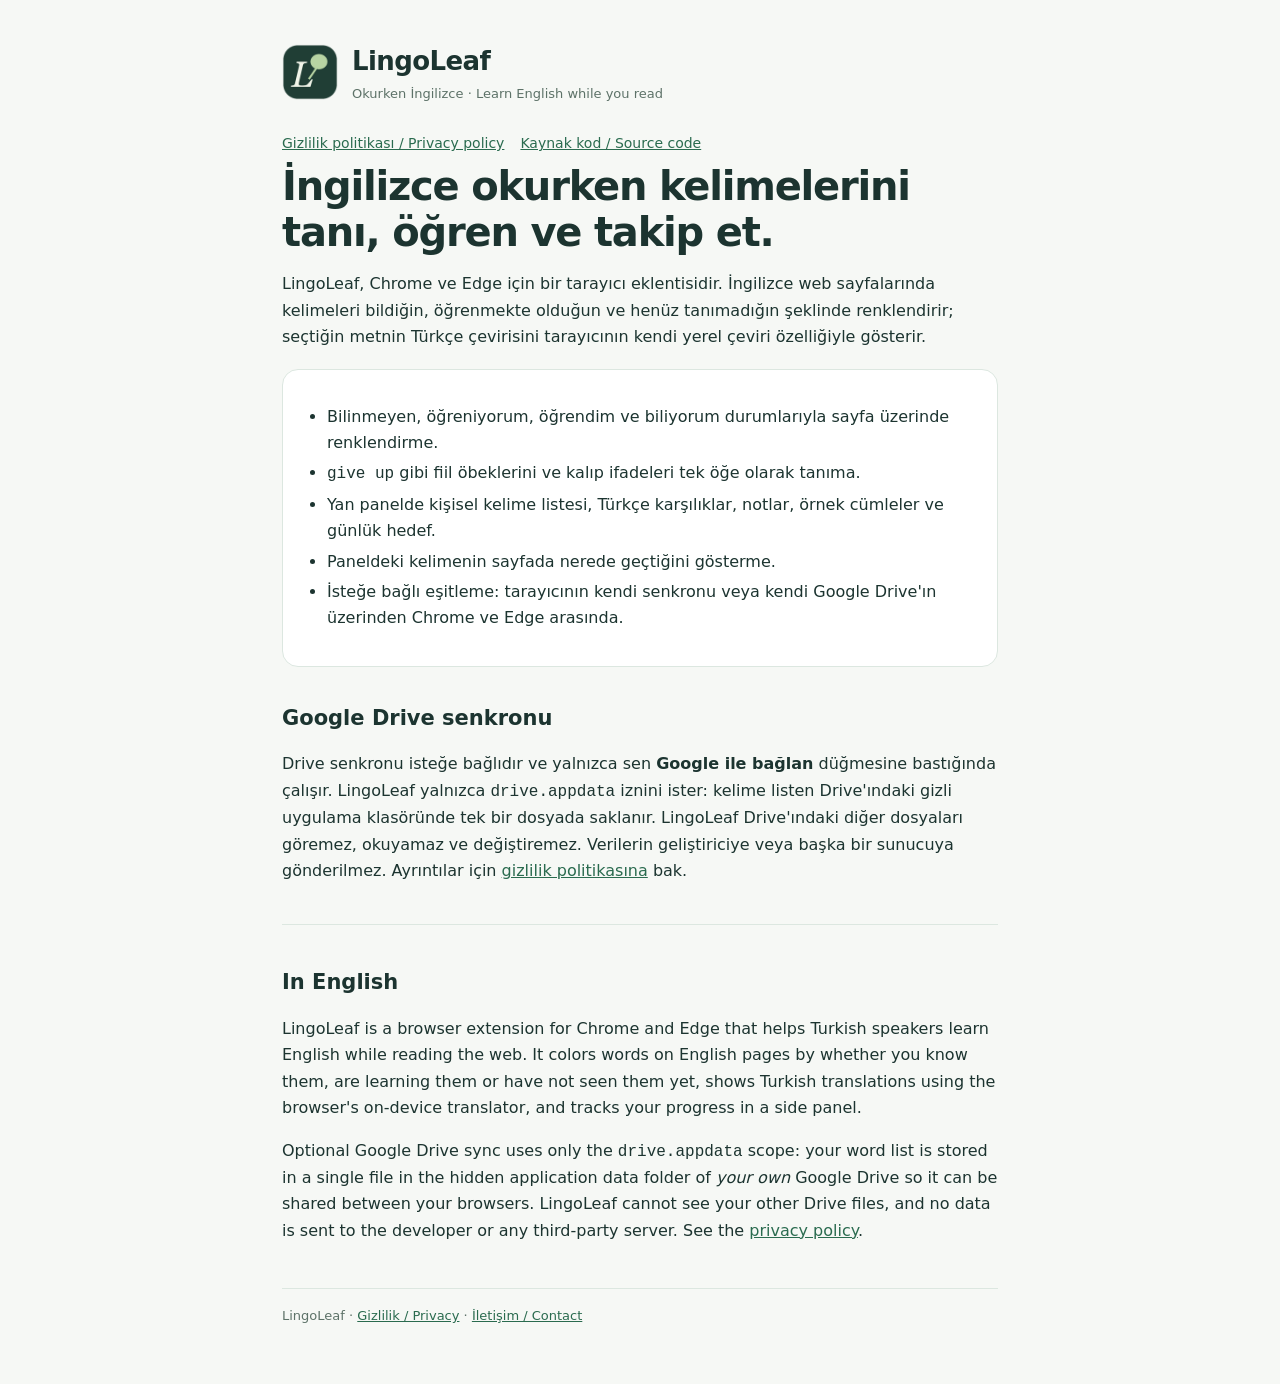
==== docs/index.html @ fad70ca5 "Add a home page and privacy policy for Google's OAuth branding docs/ holds a bilingual home page and" ====
<!DOCTYPE html>
<html lang="tr">
<head>
<meta charset="utf-8">
<meta name="viewport" content="width=device-width, initial-scale=1">
<title>LingoLeaf — Okurken İngilizce</title>
<meta name="description" content="LingoLeaf, İngilizce okurken bilmediğin kelimeleri renklendiren, Türkçe karşılıklarını gösteren ve öğrenmeni takip eden bir tarayıcı eklentisidir.">
<link rel="icon" href="icon.png">
<link rel="stylesheet" href="style.css">
</head>
<body>
<main>
<header><img src="icon.png" alt=""><div><b>LingoLeaf</b><small>Okurken İngilizce · Learn English while you read</small></div></header>
<nav><a href="privacy.html">Gizlilik politikası / Privacy policy</a><a href="https://github.com/chtcngz/lingo-leaf">Kaynak kod / Source code</a></nav>

<h1>İngilizce okurken kelimelerini tanı, öğren ve takip et.</h1>
<p>LingoLeaf, Chrome ve Edge için bir tarayıcı eklentisidir. İngilizce web sayfalarında kelimeleri bildiğin, öğrenmekte olduğun ve henüz tanımadığın şeklinde renklendirir; seçtiğin metnin Türkçe çevirisini tarayıcının kendi yerel çeviri özelliğiyle gösterir.</p>

<div class="box">
<ul>
<li>Bilinmeyen, öğreniyorum, öğrendim ve biliyorum durumlarıyla sayfa üzerinde renklendirme.</li>
<li><code>give up</code> gibi fiil öbeklerini ve kalıp ifadeleri tek öğe olarak tanıma.</li>
<li>Yan panelde kişisel kelime listesi, Türkçe karşılıklar, notlar, örnek cümleler ve günlük hedef.</li>
<li>Paneldeki kelimenin sayfada nerede geçtiğini gösterme.</li>
<li>İsteğe bağlı eşitleme: tarayıcının kendi senkronu veya kendi Google Drive'ın üzerinden Chrome ve Edge arasında.</li>
</ul>
</div>

<h2>Google Drive senkronu</h2>
<p>Drive senkronu isteğe bağlıdır ve yalnızca sen <b>Google ile bağlan</b> düğmesine bastığında çalışır. LingoLeaf yalnızca <code>drive.appdata</code> iznini ister: kelime listen Drive'ındaki gizli uygulama klasöründe tek bir dosyada saklanır. LingoLeaf Drive'ındaki diğer dosyaları göremez, okuyamaz ve değiştiremez. Verilerin geliştiriciye veya başka bir sunucuya gönderilmez. Ayrıntılar için <a href="privacy.html">gizlilik politikasına</a> bak.</p>

<hr>
<h2>In English</h2>
<p>LingoLeaf is a browser extension for Chrome and Edge that helps Turkish speakers learn English while reading the web. It colors words on English pages by whether you know them, are learning them or have not seen them yet, shows Turkish translations using the browser's on-device translator, and tracks your progress in a side panel.</p>
<p>Optional Google Drive sync uses only the <code>drive.appdata</code> scope: your word list is stored in a single file in the hidden application data folder of <em>your own</em> Google Drive so it can be shared between your browsers. LingoLeaf cannot see your other Drive files, and no data is sent to the developer or any third-party server. See the <a href="privacy.html">privacy policy</a>.</p>

<footer>LingoLeaf · <a href="privacy.html">Gizlilik / Privacy</a> · <a href="https://github.com/chtcngz/lingo-leaf/issues">İletişim / Contact</a></footer>
</main>
</body>
</html>
---- docs/style.css ----
:root{--bg:#f6f8f5;--ink:#1c3430;--muted:#5d7268;--accent:#2a6b4f;--line:#dce7e0;--surface:#fff}
@media (prefers-color-scheme:dark){:root{--bg:#121816;--ink:#e3ece7;--muted:#9db0a6;--accent:#7cc7a2;--line:#2a3833;--surface:#18201d}}
*{box-sizing:border-box}body{margin:0;background:var(--bg);color:var(--ink);font:16px/1.65 'Segoe UI',system-ui,sans-serif}
main{max-width:760px;margin:auto;padding:40px 22px 60px}header{display:flex;align-items:center;gap:14px;margin-bottom:28px}
header img{width:56px;height:56px;border-radius:14px}header b{font-size:26px;letter-spacing:-.6px}header small{display:block;color:var(--muted);font-size:13px}
h1{font-size:clamp(28px,5vw,40px);letter-spacing:-1.2px;line-height:1.15;margin:8px 0 14px}h2{font-size:21px;margin:34px 0 8px}h3{font-size:16px;margin:22px 0 4px}
a{color:var(--accent)}.box{background:var(--surface);border:1px solid var(--line);border-radius:16px;padding:18px 22px;margin:18px 0}
ul{padding-left:22px}li{margin:4px 0}.muted{color:var(--muted)}footer{margin-top:44px;font-size:13px;color:var(--muted);border-top:1px solid var(--line);padding-top:16px}
nav{display:flex;gap:16px;flex-wrap:wrap;font-size:14px;margin-bottom:8px}hr{border:0;border-top:1px solid var(--line);margin:40px 0}
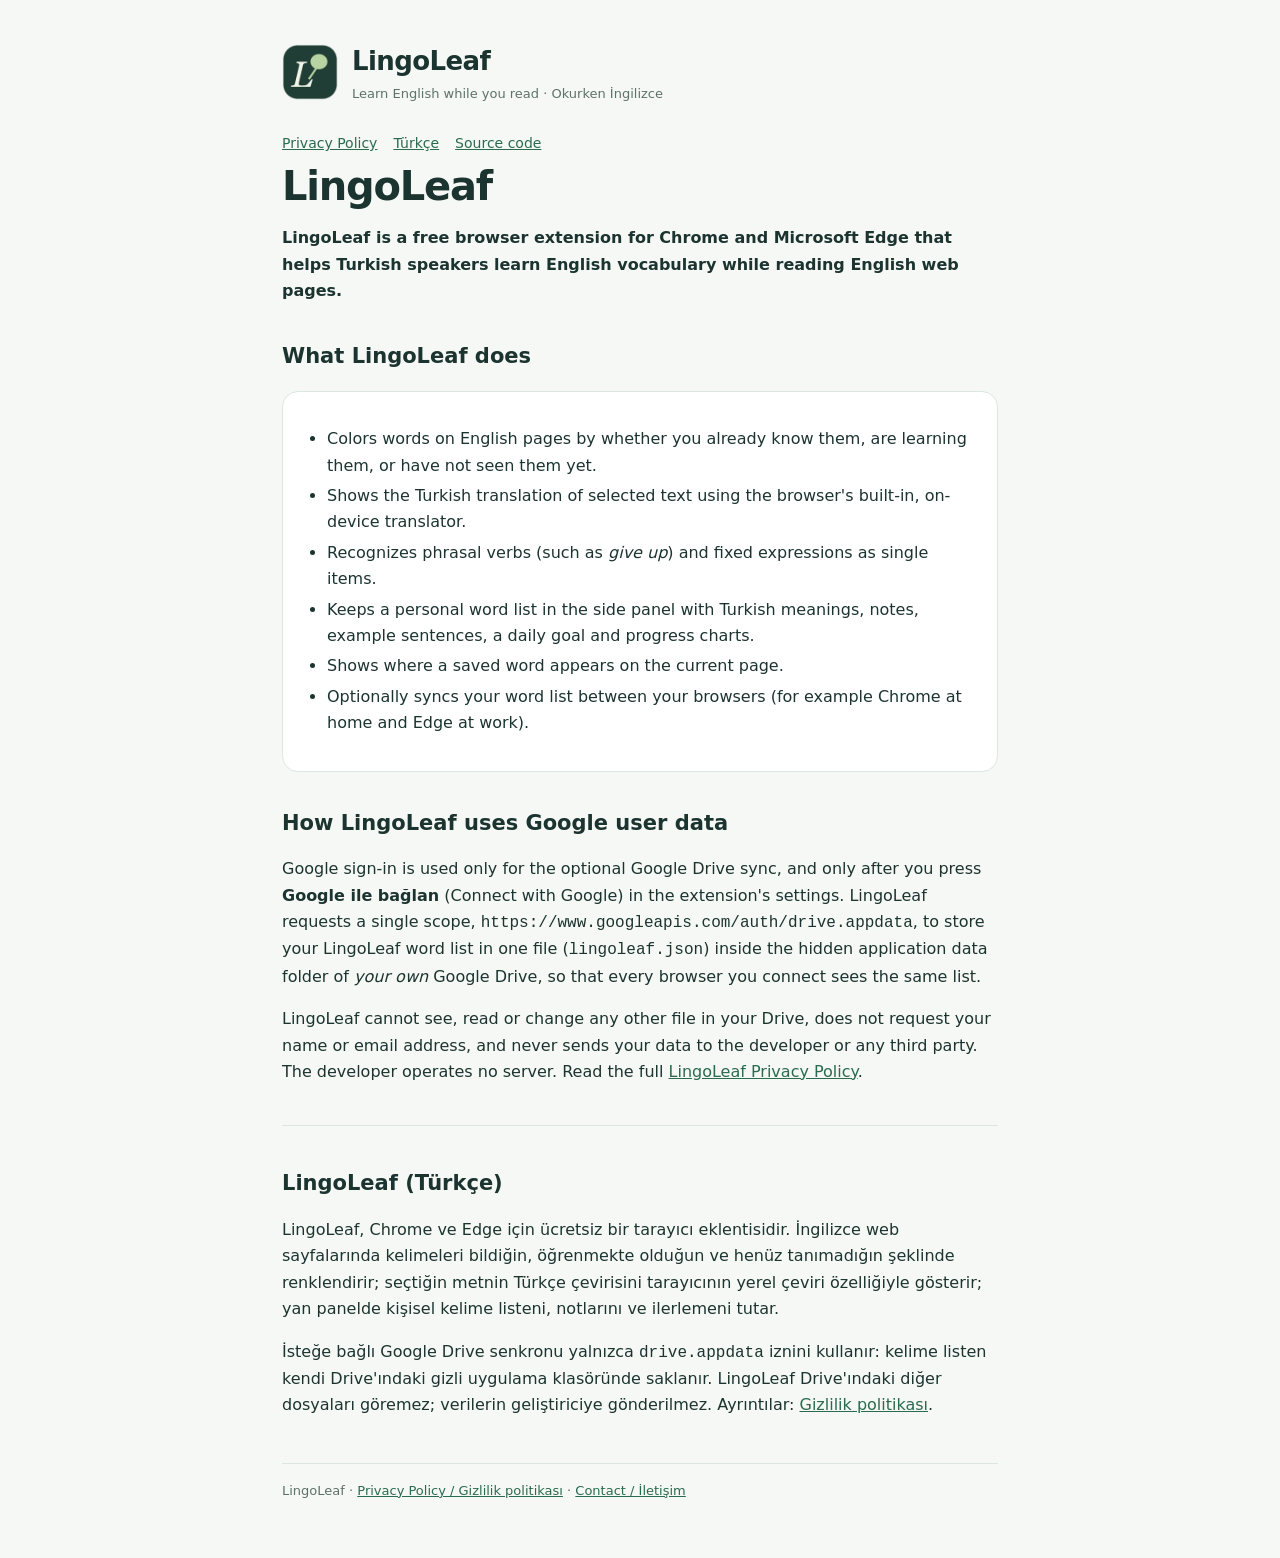
==== commit 1b0d94da: "Make the home page and privacy policy meet Google's branding checks English first, page title and he" ====
--- a/docs/index.html
+++ b/docs/index.html
@@ -1,40 +1,41 @@
 <!DOCTYPE html>
-<html lang="tr">
+<html lang="en">
 <head>
 <meta charset="utf-8">
 <meta name="viewport" content="width=device-width, initial-scale=1">
-<title>LingoLeaf — Okurken İngilizce</title>
-<meta name="description" content="LingoLeaf, İngilizce okurken bilmediğin kelimeleri renklendiren, Türkçe karşılıklarını gösteren ve öğrenmeni takip eden bir tarayıcı eklentisidir.">
+<title>LingoLeaf</title>
+<meta name="description" content="LingoLeaf is a browser extension for Chrome and Edge that helps you learn English vocabulary while you read web pages.">
 <link rel="icon" href="icon.png">
 <link rel="stylesheet" href="style.css">
 </head>
 <body>
 <main>
-<header><img src="icon.png" alt=""><div><b>LingoLeaf</b><small>Okurken İngilizce · Learn English while you read</small></div></header>
-<nav><a href="privacy.html">Gizlilik politikası / Privacy policy</a><a href="https://github.com/chtcngz/lingo-leaf">Kaynak kod / Source code</a></nav>
+<header><img src="icon.png" alt="LingoLeaf logo"><div><b>LingoLeaf</b><small>Learn English while you read · Okurken İngilizce</small></div></header>
+<nav><a href="privacy.html">Privacy Policy</a><a href="#tr">Türkçe</a><a href="https://github.com/chtcngz/lingo-leaf">Source code</a></nav>
 
-<h1>İngilizce okurken kelimelerini tanı, öğren ve takip et.</h1>
-<p>LingoLeaf, Chrome ve Edge için bir tarayıcı eklentisidir. İngilizce web sayfalarında kelimeleri bildiğin, öğrenmekte olduğun ve henüz tanımadığın şeklinde renklendirir; seçtiğin metnin Türkçe çevirisini tarayıcının kendi yerel çeviri özelliğiyle gösterir.</p>
+<h1>LingoLeaf</h1>
+<p><b>LingoLeaf is a free browser extension for Chrome and Microsoft Edge that helps Turkish speakers learn English vocabulary while reading English web pages.</b></p>
 
-<div class="box">
-<ul>
-<li>Bilinmeyen, öğreniyorum, öğrendim ve biliyorum durumlarıyla sayfa üzerinde renklendirme.</li>
-<li><code>give up</code> gibi fiil öbeklerini ve kalıp ifadeleri tek öğe olarak tanıma.</li>
-<li>Yan panelde kişisel kelime listesi, Türkçe karşılıklar, notlar, örnek cümleler ve günlük hedef.</li>
-<li>Paneldeki kelimenin sayfada nerede geçtiğini gösterme.</li>
-<li>İsteğe bağlı eşitleme: tarayıcının kendi senkronu veya kendi Google Drive'ın üzerinden Chrome ve Edge arasında.</li>
-</ul>
-</div>
+<h2>What LingoLeaf does</h2>
+<div class="box"><ul>
+<li>Colors words on English pages by whether you already know them, are learning them, or have not seen them yet.</li>
+<li>Shows the Turkish translation of selected text using the browser's built-in, on-device translator.</li>
+<li>Recognizes phrasal verbs (such as <i>give up</i>) and fixed expressions as single items.</li>
+<li>Keeps a personal word list in the side panel with Turkish meanings, notes, example sentences, a daily goal and progress charts.</li>
+<li>Shows where a saved word appears on the current page.</li>
+<li>Optionally syncs your word list between your browsers (for example Chrome at home and Edge at work).</li>
+</ul></div>
 
-<h2>Google Drive senkronu</h2>
-<p>Drive senkronu isteğe bağlıdır ve yalnızca sen <b>Google ile bağlan</b> düğmesine bastığında çalışır. LingoLeaf yalnızca <code>drive.appdata</code> iznini ister: kelime listen Drive'ındaki gizli uygulama klasöründe tek bir dosyada saklanır. LingoLeaf Drive'ındaki diğer dosyaları göremez, okuyamaz ve değiştiremez. Verilerin geliştiriciye veya başka bir sunucuya gönderilmez. Ayrıntılar için <a href="privacy.html">gizlilik politikasına</a> bak.</p>
+<h2>How LingoLeaf uses Google user data</h2>
+<p>Google sign-in is used only for the optional Google Drive sync, and only after you press <b>Google ile bağlan</b> (Connect with Google) in the extension's settings. LingoLeaf requests a single scope, <code>https://www.googleapis.com/auth/drive.appdata</code>, to store your LingoLeaf word list in one file (<code>lingoleaf.json</code>) inside the hidden application data folder of <em>your own</em> Google Drive, so that every browser you connect sees the same list.</p>
+<p>LingoLeaf cannot see, read or change any other file in your Drive, does not request your name or email address, and never sends your data to the developer or any third party. The developer operates no server. Read the full <a href="privacy.html">LingoLeaf Privacy Policy</a>.</p>
 
 <hr>
-<h2>In English</h2>
-<p>LingoLeaf is a browser extension for Chrome and Edge that helps Turkish speakers learn English while reading the web. It colors words on English pages by whether you know them, are learning them or have not seen them yet, shows Turkish translations using the browser's on-device translator, and tracks your progress in a side panel.</p>
-<p>Optional Google Drive sync uses only the <code>drive.appdata</code> scope: your word list is stored in a single file in the hidden application data folder of <em>your own</em> Google Drive so it can be shared between your browsers. LingoLeaf cannot see your other Drive files, and no data is sent to the developer or any third-party server. See the <a href="privacy.html">privacy policy</a>.</p>
+<h2 id="tr">LingoLeaf (Türkçe)</h2>
+<p>LingoLeaf, Chrome ve Edge için ücretsiz bir tarayıcı eklentisidir. İngilizce web sayfalarında kelimeleri bildiğin, öğrenmekte olduğun ve henüz tanımadığın şeklinde renklendirir; seçtiğin metnin Türkçe çevirisini tarayıcının yerel çeviri özelliğiyle gösterir; yan panelde kişisel kelime listeni, notlarını ve ilerlemeni tutar.</p>
+<p>İsteğe bağlı Google Drive senkronu yalnızca <code>drive.appdata</code> iznini kullanır: kelime listen kendi Drive'ındaki gizli uygulama klasöründe saklanır. LingoLeaf Drive'ındaki diğer dosyaları göremez; verilerin geliştiriciye gönderilmez. Ayrıntılar: <a href="privacy.html">Gizlilik politikası</a>.</p>
 
-<footer>LingoLeaf · <a href="privacy.html">Gizlilik / Privacy</a> · <a href="https://github.com/chtcngz/lingo-leaf/issues">İletişim / Contact</a></footer>
+<footer>LingoLeaf · <a href="privacy.html">Privacy Policy / Gizlilik politikası</a> · <a href="https://github.com/chtcngz/lingo-leaf/issues">Contact / İletişim</a></footer>
 </main>
 </body>
 </html>
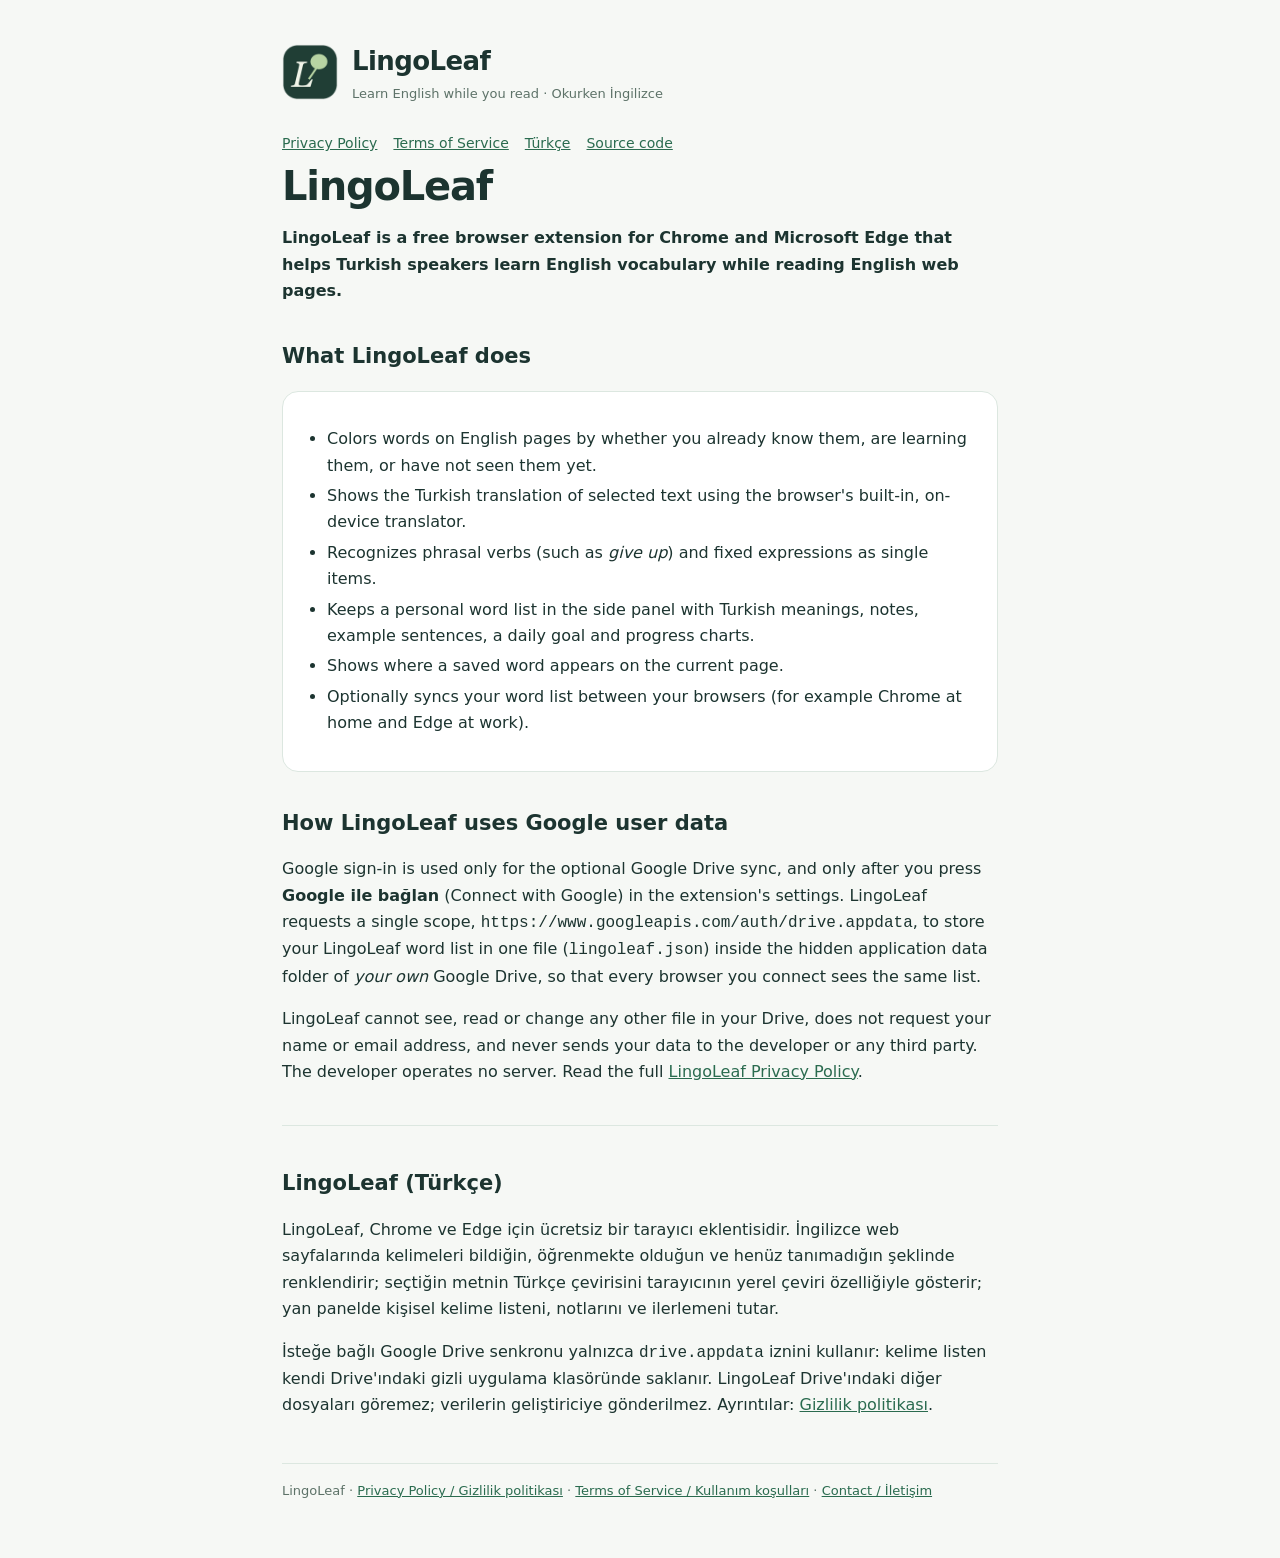
==== commit aa39712d: "Add a Terms of Service page for the Google OAuth branding Bilingual terms at docs/terms.html, linked" ====
--- a/docs/index.html
+++ b/docs/index.html
@@ -3,6 +3,7 @@
 <head>
 <meta charset="utf-8">
 <meta name="viewport" content="width=device-width, initial-scale=1">
+<meta name="google-site-verification" content="_SgmbjBTtyTGB5DwlBCYhOKNVDYIsIMRwzYBQDJRFKg" />
 <title>LingoLeaf</title>
 <meta name="description" content="LingoLeaf is a browser extension for Chrome and Edge that helps you learn English vocabulary while you read web pages.">
 <link rel="icon" href="icon.png">
@@ -11,7 +12,7 @@
 <body>
 <main>
 <header><img src="icon.png" alt="LingoLeaf logo"><div><b>LingoLeaf</b><small>Learn English while you read · Okurken İngilizce</small></div></header>
-<nav><a href="privacy.html">Privacy Policy</a><a href="#tr">Türkçe</a><a href="https://github.com/chtcngz/lingo-leaf">Source code</a></nav>
+<nav><a href="privacy.html">Privacy Policy</a><a href="terms.html">Terms of Service</a><a href="#tr">Türkçe</a><a href="https://github.com/chtcngz/lingo-leaf">Source code</a></nav>
 
 <h1>LingoLeaf</h1>
 <p><b>LingoLeaf is a free browser extension for Chrome and Microsoft Edge that helps Turkish speakers learn English vocabulary while reading English web pages.</b></p>
@@ -35,7 +36,7 @@
 <p>LingoLeaf, Chrome ve Edge için ücretsiz bir tarayıcı eklentisidir. İngilizce web sayfalarında kelimeleri bildiğin, öğrenmekte olduğun ve henüz tanımadığın şeklinde renklendirir; seçtiğin metnin Türkçe çevirisini tarayıcının yerel çeviri özelliğiyle gösterir; yan panelde kişisel kelime listeni, notlarını ve ilerlemeni tutar.</p>
 <p>İsteğe bağlı Google Drive senkronu yalnızca <code>drive.appdata</code> iznini kullanır: kelime listen kendi Drive'ındaki gizli uygulama klasöründe saklanır. LingoLeaf Drive'ındaki diğer dosyaları göremez; verilerin geliştiriciye gönderilmez. Ayrıntılar: <a href="privacy.html">Gizlilik politikası</a>.</p>
 
-<footer>LingoLeaf · <a href="privacy.html">Privacy Policy / Gizlilik politikası</a> · <a href="https://github.com/chtcngz/lingo-leaf/issues">Contact / İletişim</a></footer>
+<footer>LingoLeaf · <a href="privacy.html">Privacy Policy / Gizlilik politikası</a> · <a href="terms.html">Terms of Service / Kullanım koşulları</a> · <a href="https://github.com/chtcngz/lingo-leaf/issues">Contact / İletişim</a></footer>
 </main>
 </body>
 </html>
